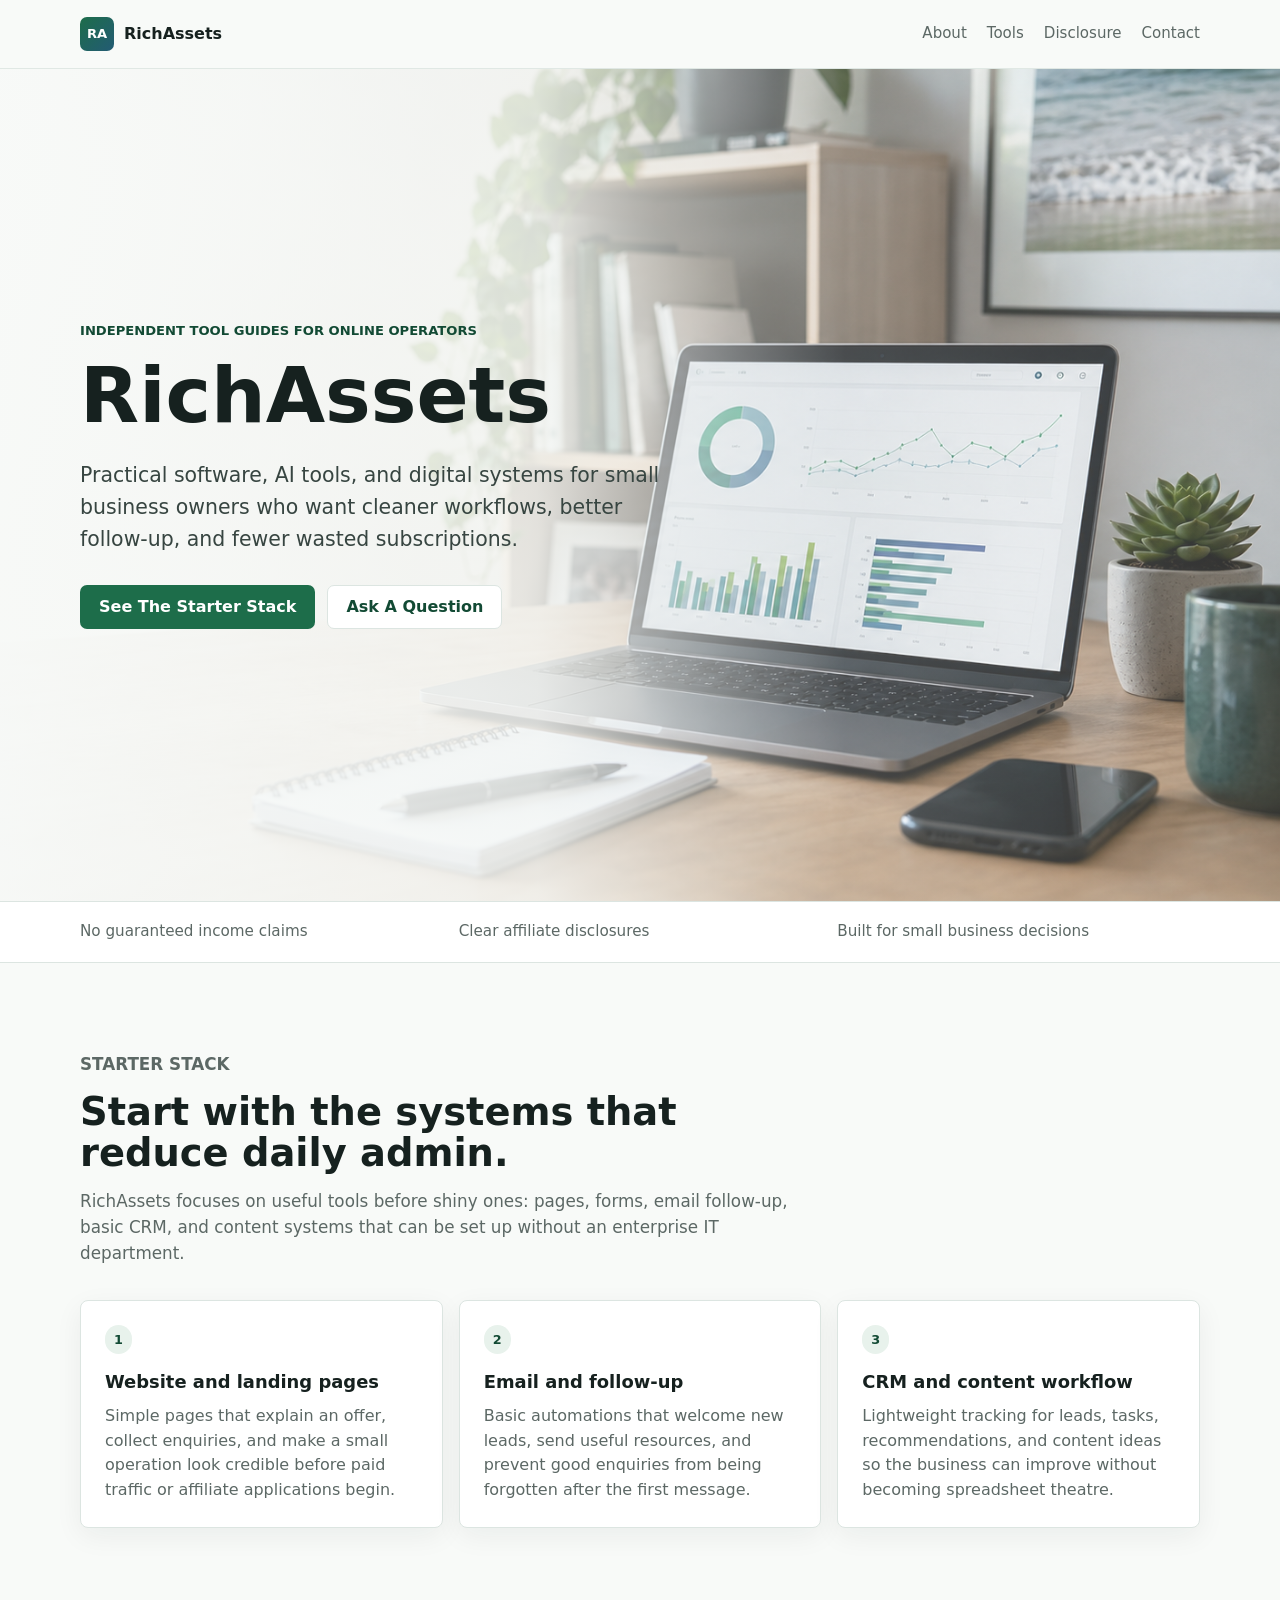
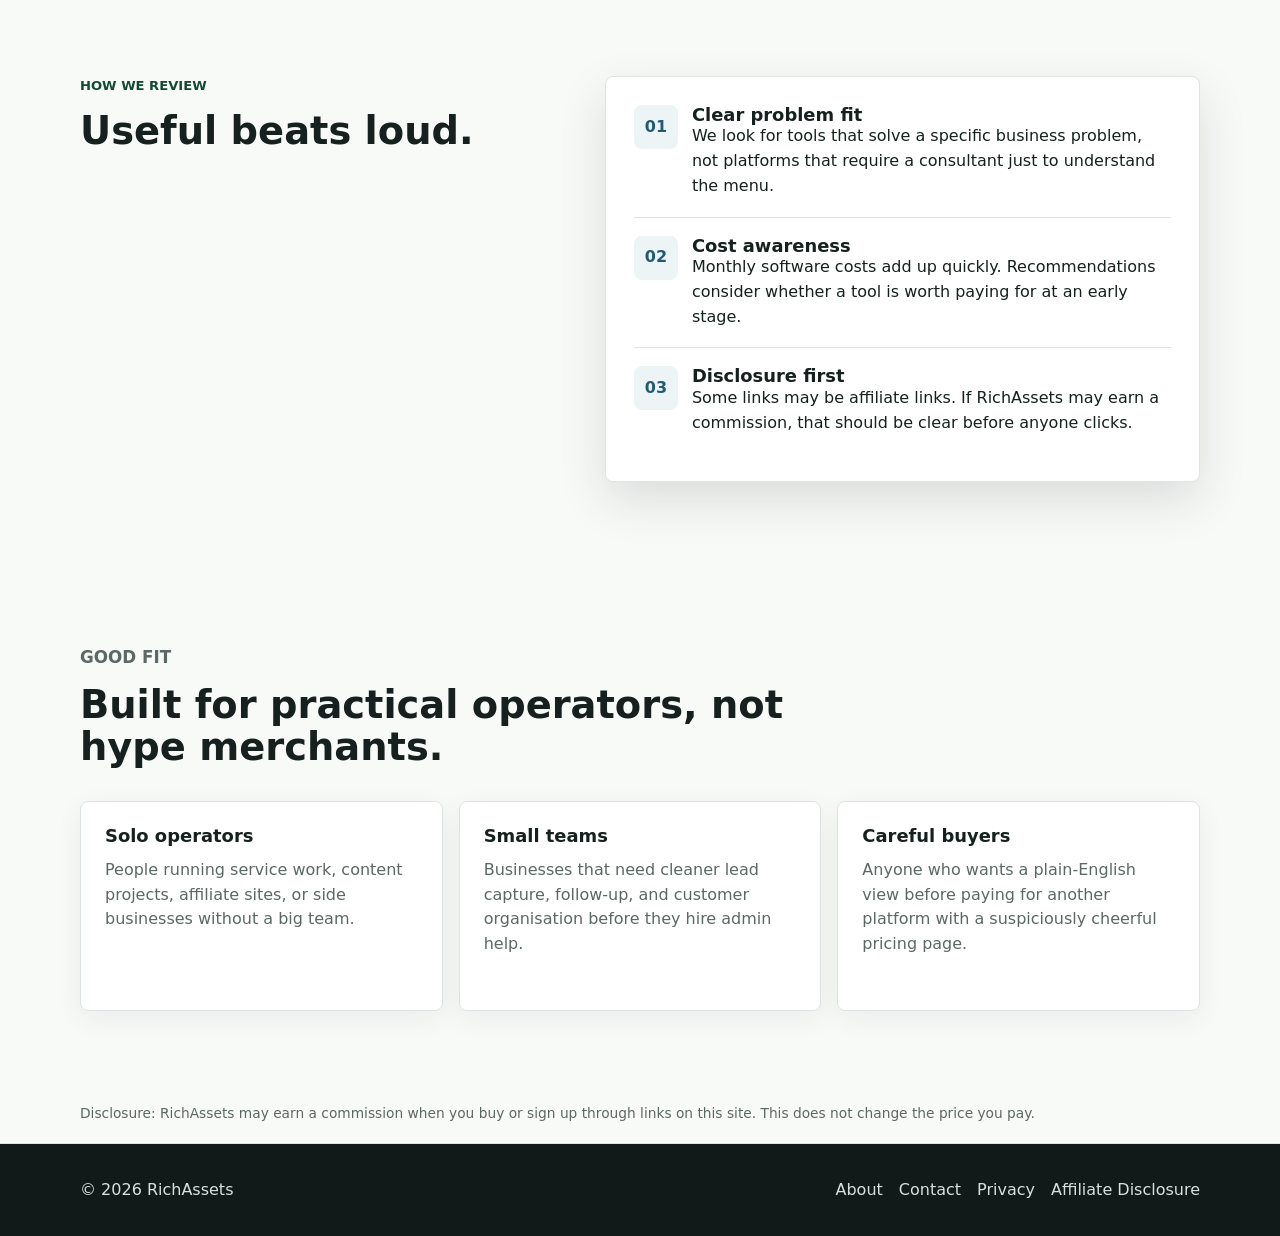
==== index.html @ 7247d2bc "Initial RichAssets static site" ====
<!doctype html>
<html lang="en-AU">
  <head>
    <meta charset="utf-8">
    <meta name="viewport" content="width=device-width, initial-scale=1">
    <title>RichAssets | Practical Tools For Smarter Online Business</title>
    <meta name="description" content="RichAssets helps small business owners and side-hustle builders compare practical software, AI tools, and online systems without hype.">
    <link rel="stylesheet" href="styles.css">
  </head>
  <body>
    <header class="site-header">
      <nav class="nav" aria-label="Main navigation">
        <a class="brand" href="index.html" aria-label="RichAssets home">
          <span class="brand-mark">RA</span>
          <span>RichAssets</span>
        </a>
        <div class="nav-links">
          <a href="about.html">About</a>
          <a href="#tool-stack">Tools</a>
          <a href="affiliate-disclosure.html">Disclosure</a>
          <a href="contact.html">Contact</a>
        </div>
      </nav>
    </header>

    <main>
      <section class="hero">
        <div class="hero-inner">
          <div class="hero-copy">
            <p class="eyebrow">Independent tool guides for online operators</p>
            <h1>RichAssets</h1>
            <p class="lead">Practical software, AI tools, and digital systems for small business owners who want cleaner workflows, better follow-up, and fewer wasted subscriptions.</p>
            <div class="hero-actions">
              <a class="button" href="#tool-stack">See The Starter Stack</a>
              <a class="button secondary" href="contact.html">Ask A Question</a>
            </div>
          </div>
        </div>
      </section>

      <div class="trust-strip">
        <div class="trust-strip-inner">
          <span>No guaranteed income claims</span>
          <span>Clear affiliate disclosures</span>
          <span>Built for small business decisions</span>
        </div>
      </div>

      <section class="section" id="tool-stack">
        <div class="section-intro">
          <p class="eyebrow">Starter Stack</p>
          <h2>Start with the systems that reduce daily admin.</h2>
          <p>RichAssets focuses on useful tools before shiny ones: pages, forms, email follow-up, basic CRM, and content systems that can be set up without an enterprise IT department.</p>
        </div>
        <div class="grid">
          <article class="card">
            <span class="badge">1</span>
            <h3>Website and landing pages</h3>
            <p>Simple pages that explain an offer, collect enquiries, and make a small operation look credible before paid traffic or affiliate applications begin.</p>
          </article>
          <article class="card">
            <span class="badge">2</span>
            <h3>Email and follow-up</h3>
            <p>Basic automations that welcome new leads, send useful resources, and prevent good enquiries from being forgotten after the first message.</p>
          </article>
          <article class="card">
            <span class="badge">3</span>
            <h3>CRM and content workflow</h3>
            <p>Lightweight tracking for leads, tasks, recommendations, and content ideas so the business can improve without becoming spreadsheet theatre.</p>
          </article>
        </div>
      </section>

      <section class="section">
        <div class="split">
          <div>
            <p class="eyebrow">How We Review</p>
            <h2>Useful beats loud.</h2>
          </div>
          <div class="panel">
            <div class="feature-row">
              <div class="icon">01</div>
              <div>
                <h3>Clear problem fit</h3>
                <p>We look for tools that solve a specific business problem, not platforms that require a consultant just to understand the menu.</p>
              </div>
            </div>
            <div class="feature-row">
              <div class="icon">02</div>
              <div>
                <h3>Cost awareness</h3>
                <p>Monthly software costs add up quickly. Recommendations consider whether a tool is worth paying for at an early stage.</p>
              </div>
            </div>
            <div class="feature-row">
              <div class="icon">03</div>
              <div>
                <h3>Disclosure first</h3>
                <p>Some links may be affiliate links. If RichAssets may earn a commission, that should be clear before anyone clicks.</p>
              </div>
            </div>
          </div>
        </div>
      </section>

      <section class="section">
        <div class="section-intro">
          <p class="eyebrow">Good Fit</p>
          <h2>Built for practical operators, not hype merchants.</h2>
        </div>
        <div class="grid">
          <article class="card">
            <h3>Solo operators</h3>
            <p>People running service work, content projects, affiliate sites, or side businesses without a big team.</p>
          </article>
          <article class="card">
            <h3>Small teams</h3>
            <p>Businesses that need cleaner lead capture, follow-up, and customer organisation before they hire admin help.</p>
          </article>
          <article class="card">
            <h3>Careful buyers</h3>
            <p>Anyone who wants a plain-English view before paying for another platform with a suspiciously cheerful pricing page.</p>
          </article>
        </div>
      </section>
    </main>

    <p class="disclosure">Disclosure: RichAssets may earn a commission when you buy or sign up through links on this site. This does not change the price you pay.</p>

    <footer class="site-footer">
      <div class="footer-inner">
        <span>© 2026 RichAssets</span>
        <div class="footer-links">
          <a href="about.html">About</a>
          <a href="contact.html">Contact</a>
          <a href="privacy.html">Privacy</a>
          <a href="affiliate-disclosure.html">Affiliate Disclosure</a>
        </div>
      </div>
    </footer>
  </body>
</html>
---- styles.css ----
:root {
  color-scheme: light;
  --ink: #16211f;
  --muted: #5c6865;
  --line: #dce5e1;
  --paper: #f8faf8;
  --white: #ffffff;
  --green: #1d6d4a;
  --green-dark: #124a34;
  --blue: #235b74;
  --gold: #b88b3d;
  --shadow: 0 18px 48px rgba(22, 33, 31, 0.13);
}

* {
  box-sizing: border-box;
}

body {
  margin: 0;
  font-family: Inter, ui-sans-serif, system-ui, -apple-system, BlinkMacSystemFont, "Segoe UI", Arial, sans-serif;
  color: var(--ink);
  background: var(--paper);
  line-height: 1.55;
}

a {
  color: inherit;
}

.site-header {
  position: sticky;
  top: 0;
  z-index: 10;
  border-bottom: 1px solid rgba(220, 229, 225, 0.85);
  background: rgba(248, 250, 248, 0.92);
  backdrop-filter: blur(16px);
}

.nav {
  width: min(1120px, calc(100% - 32px));
  min-height: 68px;
  margin: 0 auto;
  display: flex;
  align-items: center;
  justify-content: space-between;
  gap: 20px;
}

.brand {
  display: inline-flex;
  align-items: center;
  gap: 10px;
  font-weight: 800;
  text-decoration: none;
}

.brand-mark {
  width: 34px;
  height: 34px;
  display: grid;
  place-items: center;
  border-radius: 7px;
  color: var(--white);
  background: linear-gradient(135deg, var(--green), var(--blue));
  font-size: 0.82rem;
}

.nav-links {
  display: flex;
  align-items: center;
  gap: 20px;
  font-size: 0.94rem;
}

.nav-links a {
  color: var(--muted);
  text-decoration: none;
}

.nav-links a:hover {
  color: var(--ink);
}

.button {
  display: inline-flex;
  align-items: center;
  justify-content: center;
  min-height: 44px;
  padding: 0 18px;
  border: 1px solid transparent;
  border-radius: 7px;
  background: var(--green);
  color: var(--white);
  font-weight: 750;
  text-decoration: none;
  white-space: nowrap;
}

.button.secondary {
  background: var(--white);
  color: var(--green-dark);
  border-color: var(--line);
}

.hero {
  min-height: calc(100svh - 68px);
  display: grid;
  align-items: center;
  background:
    linear-gradient(90deg, rgba(248, 250, 248, 0.96) 0%, rgba(248, 250, 248, 0.86) 42%, rgba(248, 250, 248, 0.28) 66%, rgba(248, 250, 248, 0.2) 100%),
    url("assets/hero-richassets.png") center right / cover no-repeat;
}

.hero-inner {
  width: min(1120px, calc(100% - 32px));
  margin: 0 auto;
  padding: 64px 0 84px;
}

.hero-copy {
  max-width: 640px;
}

.eyebrow {
  margin: 0 0 14px;
  color: var(--green-dark);
  font-size: 0.82rem;
  font-weight: 800;
  letter-spacing: 0;
  text-transform: uppercase;
}

h1,
h2,
h3 {
  margin: 0;
  line-height: 1.08;
  letter-spacing: 0;
}

h1 {
  max-width: 760px;
  font-size: clamp(2.35rem, 6vw, 5rem);
}

h2 {
  font-size: clamp(1.75rem, 3vw, 2.65rem);
}

h3 {
  font-size: 1.12rem;
}

p {
  margin: 0;
}

.lead {
  max-width: 610px;
  margin-top: 22px;
  color: #374541;
  font-size: clamp(1.06rem, 2vw, 1.28rem);
}

.hero-actions,
.cta-row {
  display: flex;
  flex-wrap: wrap;
  gap: 12px;
  margin-top: 30px;
}

.trust-strip {
  border-top: 1px solid var(--line);
  border-bottom: 1px solid var(--line);
  background: var(--white);
}

.trust-strip-inner {
  width: min(1120px, calc(100% - 32px));
  margin: 0 auto;
  padding: 18px 0;
  display: grid;
  grid-template-columns: repeat(3, 1fr);
  gap: 16px;
  color: var(--muted);
  font-size: 0.95rem;
}

.section {
  width: min(1120px, calc(100% - 32px));
  margin: 0 auto;
  padding: 74px 0;
}

.section-intro {
  max-width: 720px;
  margin-bottom: 34px;
}

.section-intro p {
  margin-top: 14px;
  color: var(--muted);
  font-size: 1.05rem;
}

.grid {
  display: grid;
  grid-template-columns: repeat(3, minmax(0, 1fr));
  gap: 16px;
}

.card {
  min-height: 210px;
  padding: 24px;
  border: 1px solid var(--line);
  border-radius: 8px;
  background: var(--white);
  box-shadow: 0 8px 28px rgba(22, 33, 31, 0.06);
}

.card p {
  margin-top: 12px;
  color: var(--muted);
}

.badge {
  display: inline-flex;
  margin-bottom: 18px;
  padding: 5px 9px;
  border-radius: 999px;
  background: #e8f2ec;
  color: var(--green-dark);
  font-size: 0.8rem;
  font-weight: 800;
}

.split {
  display: grid;
  grid-template-columns: 0.9fr 1.1fr;
  gap: 38px;
  align-items: start;
}

.panel {
  padding: 28px;
  border: 1px solid var(--line);
  border-radius: 8px;
  background: var(--white);
  box-shadow: var(--shadow);
}

.list {
  margin: 18px 0 0;
  padding: 0;
  list-style: none;
}

.list li {
  padding: 14px 0;
  border-top: 1px solid var(--line);
  color: var(--muted);
}

.list li:first-child {
  border-top: 0;
}

.feature-row {
  display: grid;
  grid-template-columns: 44px 1fr;
  gap: 14px;
  padding: 18px 0;
  border-top: 1px solid var(--line);
}

.feature-row:first-child {
  border-top: 0;
  padding-top: 0;
}

.icon {
  width: 44px;
  height: 44px;
  display: grid;
  place-items: center;
  border-radius: 8px;
  background: #edf4f6;
  color: var(--blue);
  font-weight: 900;
}

.content-page {
  width: min(820px, calc(100% - 32px));
  margin: 0 auto;
  padding: 70px 0 90px;
}

.content-page h1 {
  font-size: clamp(2.1rem, 5vw, 3.65rem);
}

.content-page h2 {
  margin-top: 38px;
  font-size: 1.55rem;
}

.content-page p,
.content-page li {
  color: var(--muted);
}

.content-page p {
  margin-top: 16px;
}

.content-page ul {
  margin: 18px 0 0;
  padding-left: 22px;
}

.contact-box {
  margin-top: 28px;
  padding: 26px;
  border: 1px solid var(--line);
  border-radius: 8px;
  background: var(--white);
}

.disclosure {
  width: min(1120px, calc(100% - 32px));
  margin: 0 auto;
  padding: 18px 0;
  color: var(--muted);
  font-size: 0.86rem;
}

.site-footer {
  border-top: 1px solid var(--line);
  background: #111a18;
  color: #d8e0dd;
}

.footer-inner {
  width: min(1120px, calc(100% - 32px));
  margin: 0 auto;
  padding: 34px 0;
  display: flex;
  justify-content: space-between;
  gap: 20px;
  flex-wrap: wrap;
}

.footer-inner a {
  color: #d8e0dd;
  text-decoration: none;
}

.footer-links {
  display: flex;
  gap: 16px;
  flex-wrap: wrap;
}

@media (max-width: 800px) {
  .nav {
    min-height: auto;
    padding: 14px 0;
    align-items: flex-start;
    flex-direction: column;
  }

  .nav-links {
    width: 100%;
    gap: 13px;
    overflow-x: auto;
    padding-bottom: 2px;
  }

  .hero {
    min-height: auto;
    background:
      linear-gradient(180deg, rgba(248, 250, 248, 0.98) 0%, rgba(248, 250, 248, 0.9) 58%, rgba(248, 250, 248, 0.76) 100%),
      url("assets/hero-richassets.png") center bottom / cover no-repeat;
  }

  .hero-inner {
    padding: 56px 0 70px;
  }

  .trust-strip-inner,
  .grid,
  .split {
    grid-template-columns: 1fr;
  }

  .section {
    padding: 56px 0;
  }
}
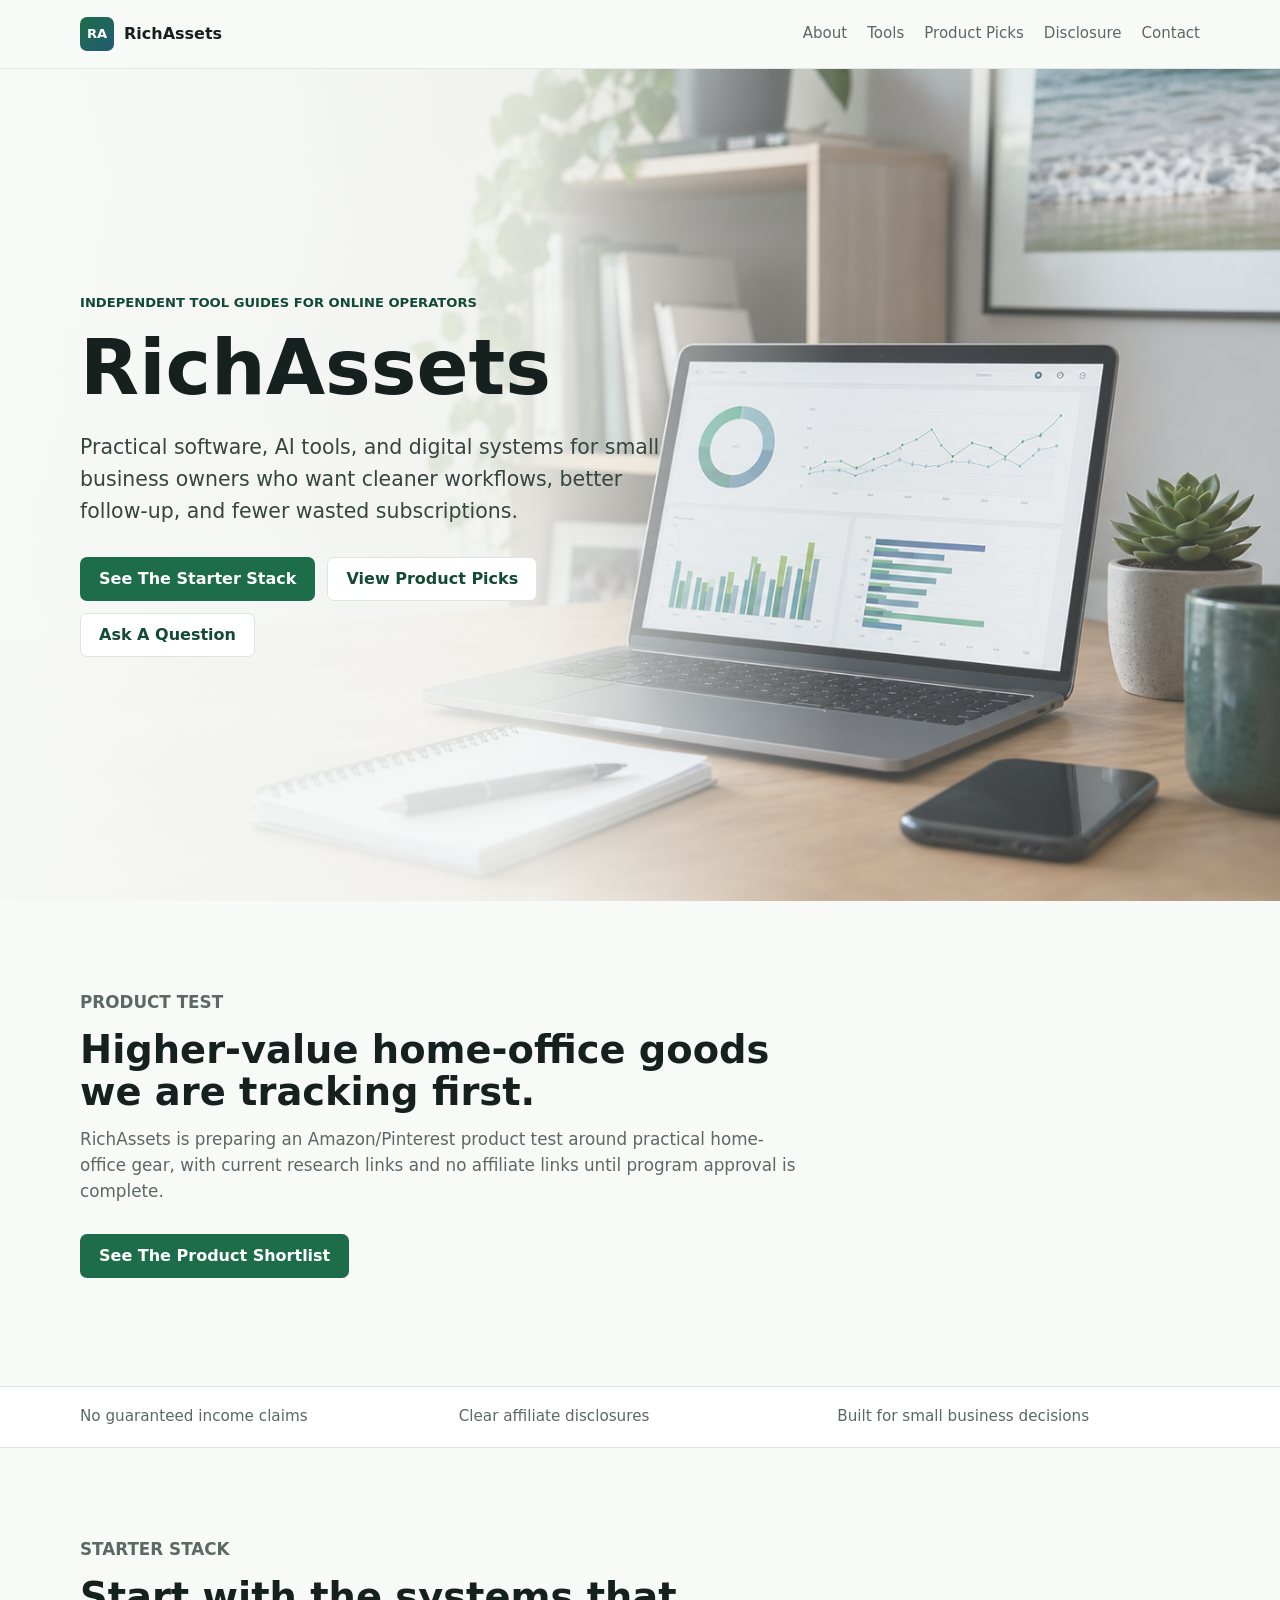
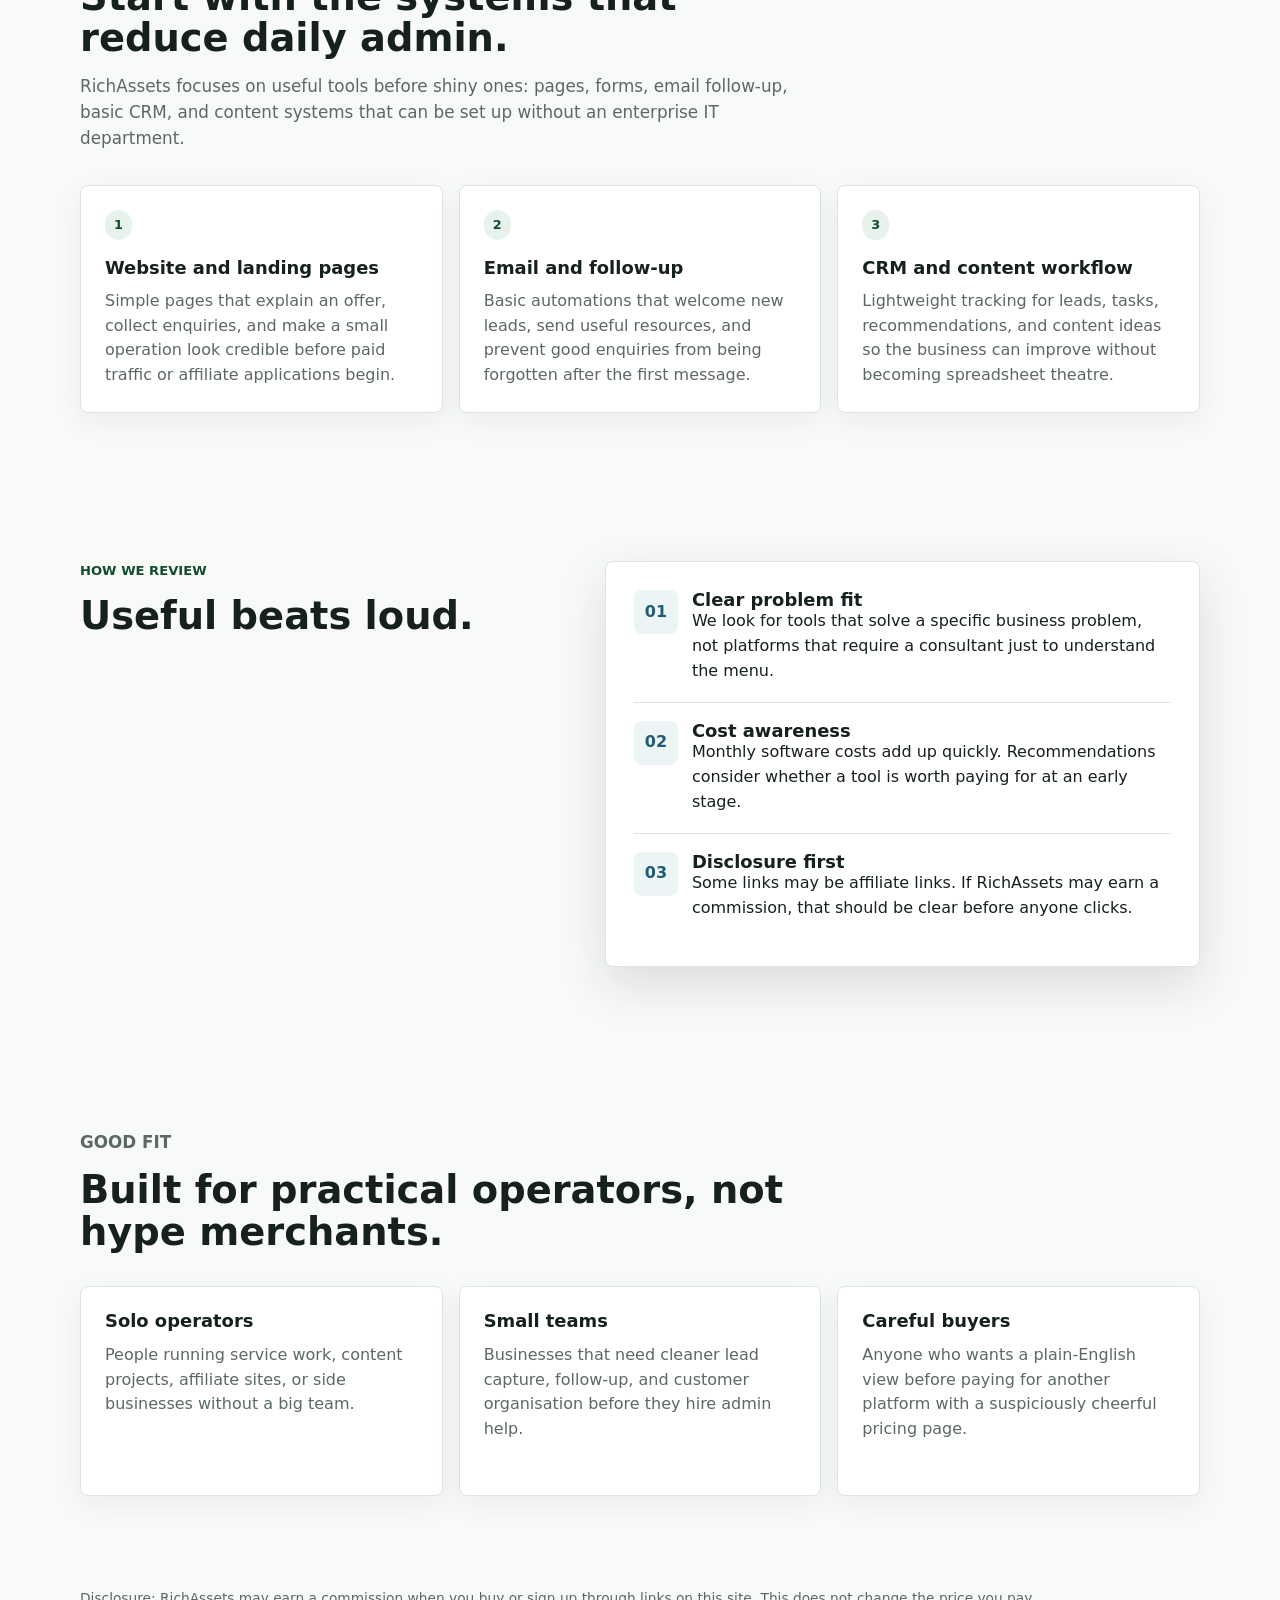
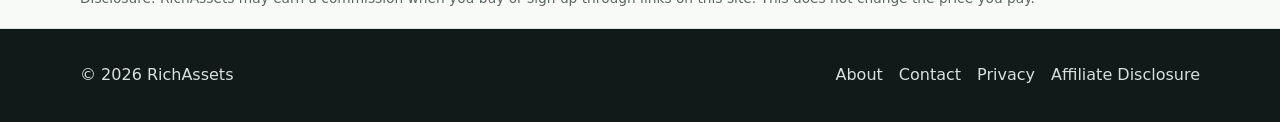
==== commit d609dbff: "Add home office product picks page" ====
--- a/index.html
+++ b/index.html
@@ -5,7 +5,30 @@
     <meta name="viewport" content="width=device-width, initial-scale=1">
     <title>RichAssets | Practical Tools For Smarter Online Business</title>
     <meta name="description" content="RichAssets helps small business owners and side-hustle builders compare practical software, AI tools, and online systems without hype.">
+    <link rel="canonical" href="https://richassetsinvest.com/">
+    <meta name="theme-color" content="#10231f">
+    <meta property="og:type" content="website">
+    <meta property="og:site_name" content="RichAssets">
+    <meta property="og:title" content="RichAssets | Practical Tools For Smarter Online Business">
+    <meta property="og:description" content="Practical software, AI tools, and digital systems for small operators who want cleaner workflows and fewer wasted subscriptions.">
+    <meta property="og:url" content="https://richassetsinvest.com/">
+    <meta property="og:image" content="https://richassetsinvest.com/assets/hero-richassets.png">
+    <meta name="twitter:card" content="summary_large_image">
+    <meta name="twitter:title" content="RichAssets | Practical Tools For Smarter Online Business">
+    <meta name="twitter:description" content="Practical software, AI tools, and digital systems for small operators.">
+    <meta name="twitter:image" content="https://richassetsinvest.com/assets/hero-richassets.png">
+    <link rel="icon" href="favicon.svg" type="image/svg+xml">
     <link rel="stylesheet" href="styles.css">
+    <script type="application/ld+json">
+      {
+        "@context": "https://schema.org",
+        "@type": "Organization",
+        "name": "RichAssets",
+        "url": "https://richassetsinvest.com/",
+        "email": "richassets@richassetsinvest.com",
+        "description": "Independent tool guides for practical online business systems."
+      }
+    </script>
   </head>
   <body>
     <header class="site-header">
@@ -17,6 +40,7 @@
         <div class="nav-links">
           <a href="about.html">About</a>
           <a href="#tool-stack">Tools</a>
+          <a href="home-office-gear.html">Product Picks</a>
           <a href="affiliate-disclosure.html">Disclosure</a>
           <a href="contact.html">Contact</a>
         </div>
@@ -31,9 +55,21 @@
             <h1>RichAssets</h1>
             <p class="lead">Practical software, AI tools, and digital systems for small business owners who want cleaner workflows, better follow-up, and fewer wasted subscriptions.</p>
             <div class="hero-actions">
-              <a class="button" href="#tool-stack">See The Starter Stack</a>
-              <a class="button secondary" href="contact.html">Ask A Question</a>
+          <a class="button" href="#tool-stack">See The Starter Stack</a>
+          <a class="button secondary" href="home-office-gear.html">View Product Picks</a>
+          <a class="button secondary" href="contact.html">Ask A Question</a>
             </div>
+          </div>
+        </div>
+      </section>
+
+      <section class="section">
+        <div class="section-intro">
+          <p class="eyebrow">Product Test</p>
+          <h2>Higher-value home-office goods we are tracking first.</h2>
+          <p>RichAssets is preparing an Amazon/Pinterest product test around practical home-office gear, with current research links and no affiliate links until program approval is complete.</p>
+          <div class="cta-row">
+            <a class="button" href="home-office-gear.html">See The Product Shortlist</a>
           </div>
         </div>
       </section>
--- a/styles.css
+++ b/styles.css
@@ -328,6 +328,83 @@
   background: var(--white);
 }
 
+.wide-page {
+  width: min(1120px, calc(100% - 32px));
+}
+
+.notice {
+  margin-top: 28px;
+  padding: 18px 20px;
+  border: 1px solid #d9c799;
+  border-radius: 8px;
+  background: #fff7df;
+  color: #4d4021;
+}
+
+.product-grid {
+  display: grid;
+  grid-template-columns: repeat(2, minmax(0, 1fr));
+  gap: 16px;
+  margin-top: 34px;
+}
+
+.product-card {
+  min-height: 360px;
+  padding: 24px;
+  border: 1px solid var(--line);
+  border-radius: 8px;
+  background: var(--white);
+  box-shadow: 0 8px 28px rgba(22, 33, 31, 0.06);
+}
+
+.product-card h2 {
+  font-size: 1.55rem;
+}
+
+.product-card p {
+  margin-top: 12px;
+  color: var(--muted);
+}
+
+.signal-list {
+  margin: 18px 0 0;
+  padding-left: 20px;
+  color: var(--muted);
+}
+
+.link-row {
+  display: flex;
+  flex-wrap: wrap;
+  gap: 10px;
+  margin-top: 22px;
+}
+
+.research-tools {
+  margin-top: 46px;
+  padding-top: 34px;
+  border-top: 1px solid var(--line);
+}
+
+.tool-list {
+  display: flex;
+  flex-wrap: wrap;
+  gap: 12px;
+  margin-top: 18px;
+}
+
+.tool-list a {
+  display: inline-flex;
+  align-items: center;
+  min-height: 42px;
+  padding: 0 14px;
+  border: 1px solid var(--line);
+  border-radius: 7px;
+  background: var(--white);
+  color: var(--green-dark);
+  font-weight: 750;
+  text-decoration: none;
+}
+
 .disclosure {
   width: min(1120px, calc(100% - 32px));
   margin: 0 auto;
@@ -391,6 +468,7 @@
 
   .trust-strip-inner,
   .grid,
+  .product-grid,
   .split {
     grid-template-columns: 1fr;
   }
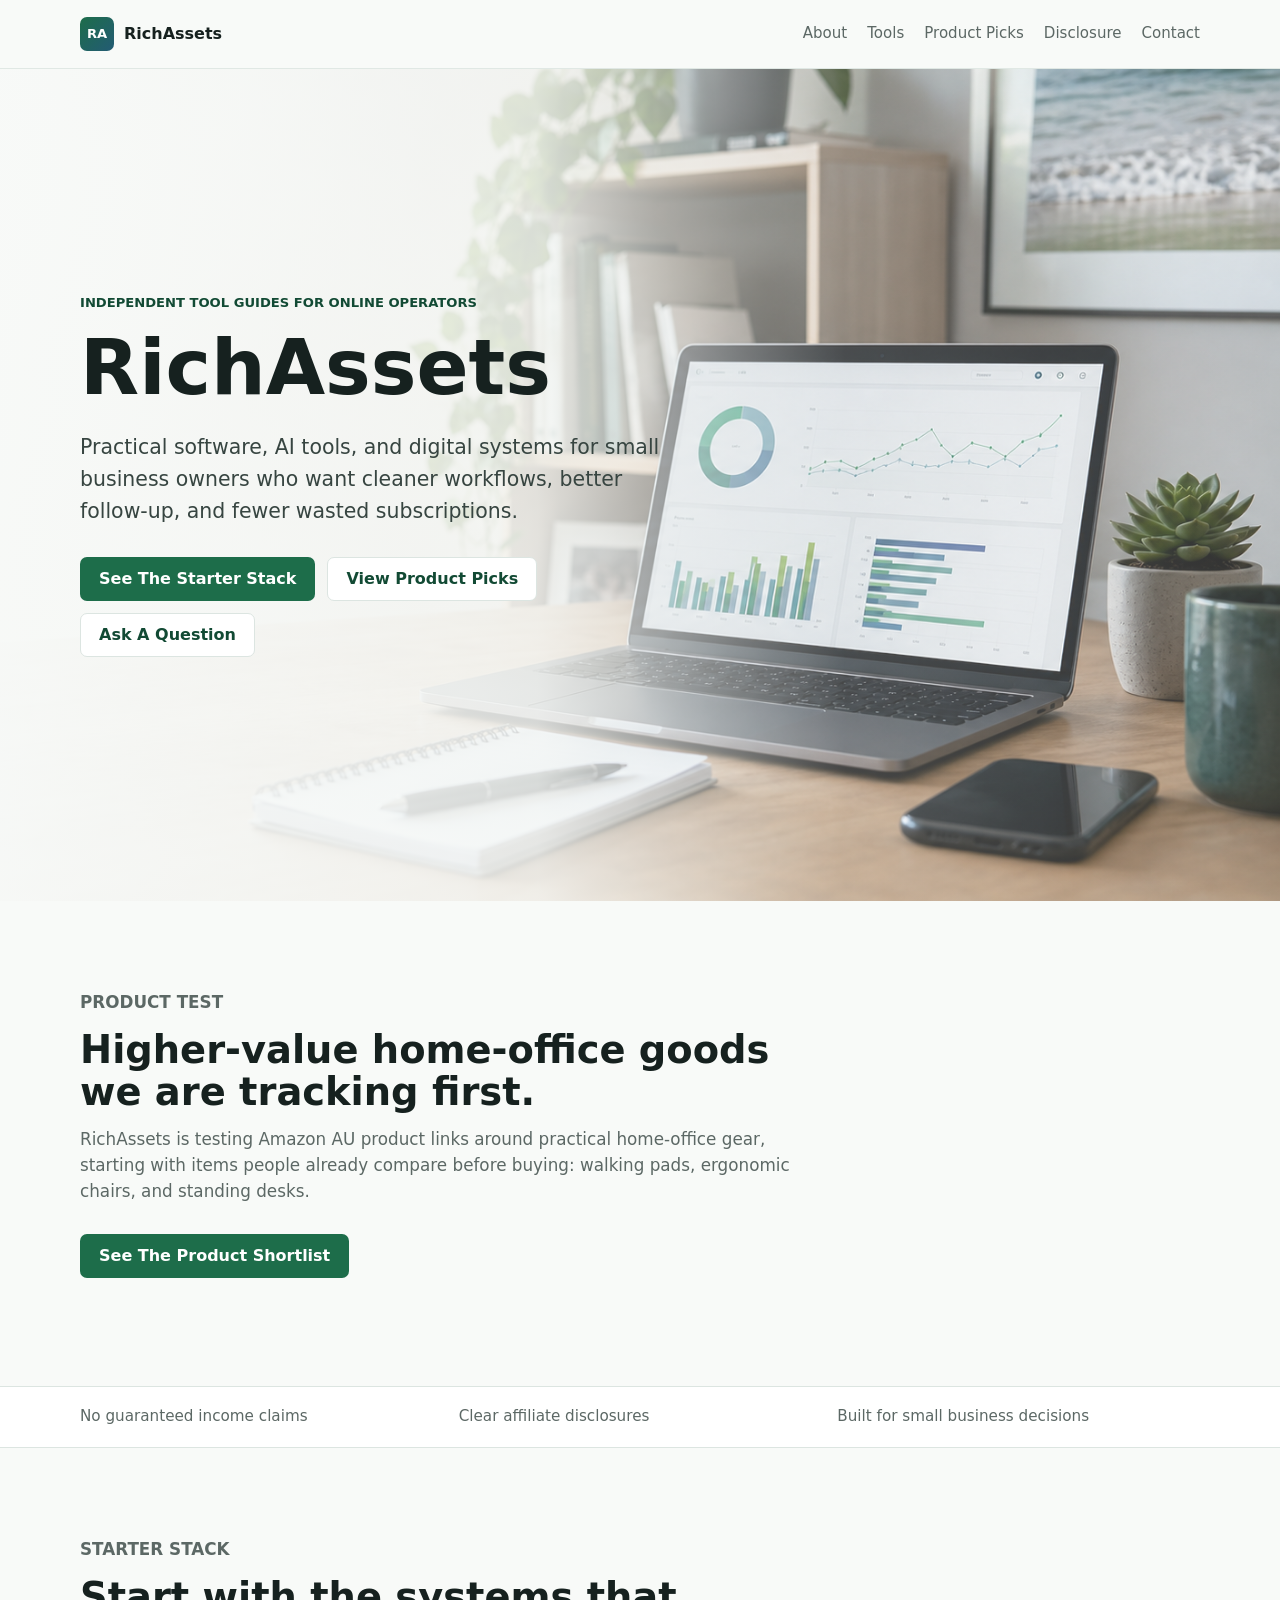
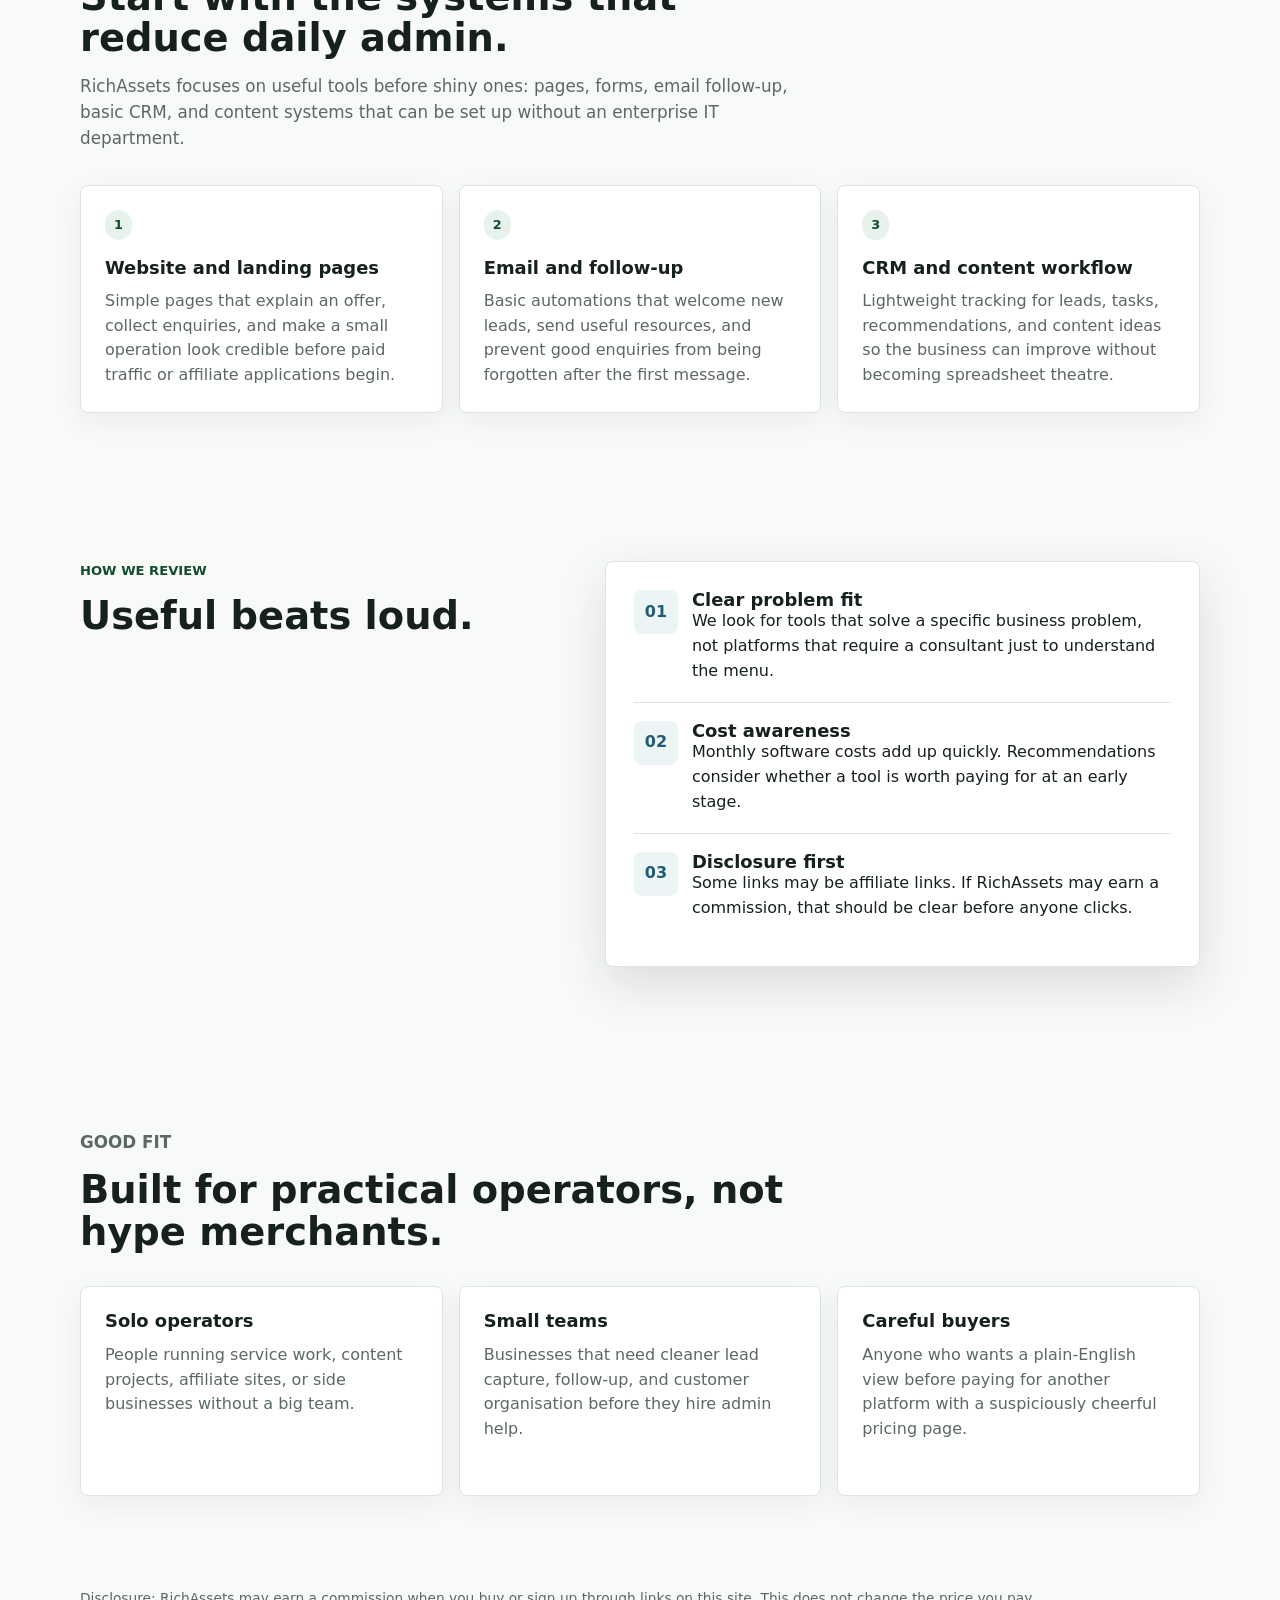
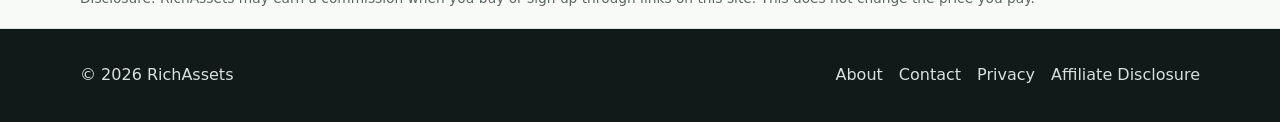
==== commit acac1277: "Make product page more sales focused" ====
--- a/index.html
+++ b/index.html
@@ -67,7 +67,7 @@
         <div class="section-intro">
           <p class="eyebrow">Product Test</p>
           <h2>Higher-value home-office goods we are tracking first.</h2>
-          <p>RichAssets is preparing an Amazon/Pinterest product test around practical home-office gear, with current research links and no affiliate links until program approval is complete.</p>
+          <p>RichAssets is testing Amazon AU product links around practical home-office gear, starting with items people already compare before buying: walking pads, ergonomic chairs, and standing desks.</p>
           <div class="cta-row">
             <a class="button" href="home-office-gear.html">See The Product Shortlist</a>
           </div>
--- a/styles.css
+++ b/styles.css
@@ -341,6 +341,36 @@
   color: #4d4021;
 }
 
+.buyer-shortlist {
+  display: grid;
+  grid-template-columns: 1fr 1.1fr;
+  gap: 24px;
+  align-items: center;
+  margin-top: 28px;
+  padding: 24px;
+  border: 1px solid var(--line);
+  border-radius: 8px;
+  background: var(--white);
+  box-shadow: 0 12px 34px rgba(22, 33, 31, 0.08);
+}
+
+.buyer-shortlist h2 {
+  margin-top: 0;
+}
+
+.buyer-actions {
+  display: grid;
+  grid-template-columns: repeat(3, minmax(0, 1fr));
+  gap: 10px;
+}
+
+.buyer-actions .button {
+  min-height: 54px;
+  padding: 0 14px;
+  text-align: center;
+  white-space: normal;
+}
+
 .product-grid {
   display: grid;
   grid-template-columns: repeat(2, minmax(0, 1fr));
@@ -469,6 +499,8 @@
   .trust-strip-inner,
   .grid,
   .product-grid,
+  .buyer-shortlist,
+  .buyer-actions,
   .split {
     grid-template-columns: 1fr;
   }
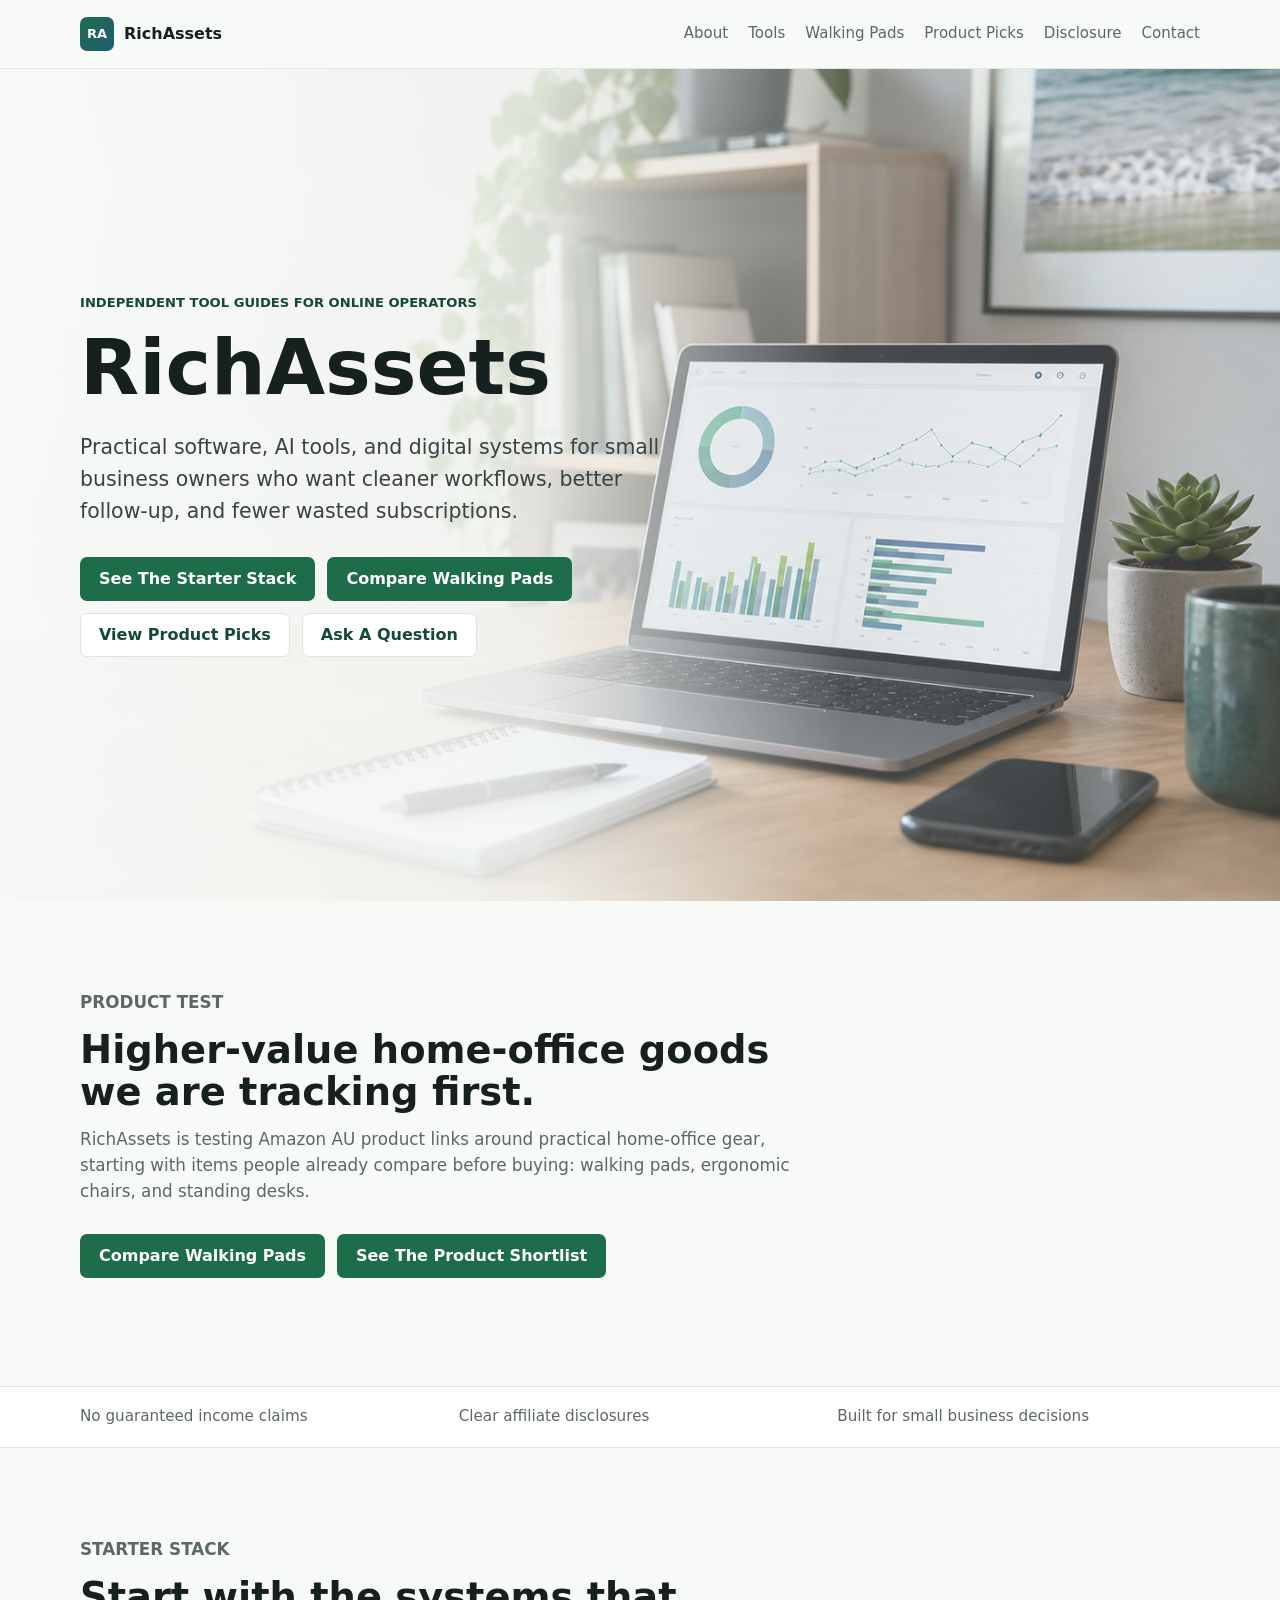
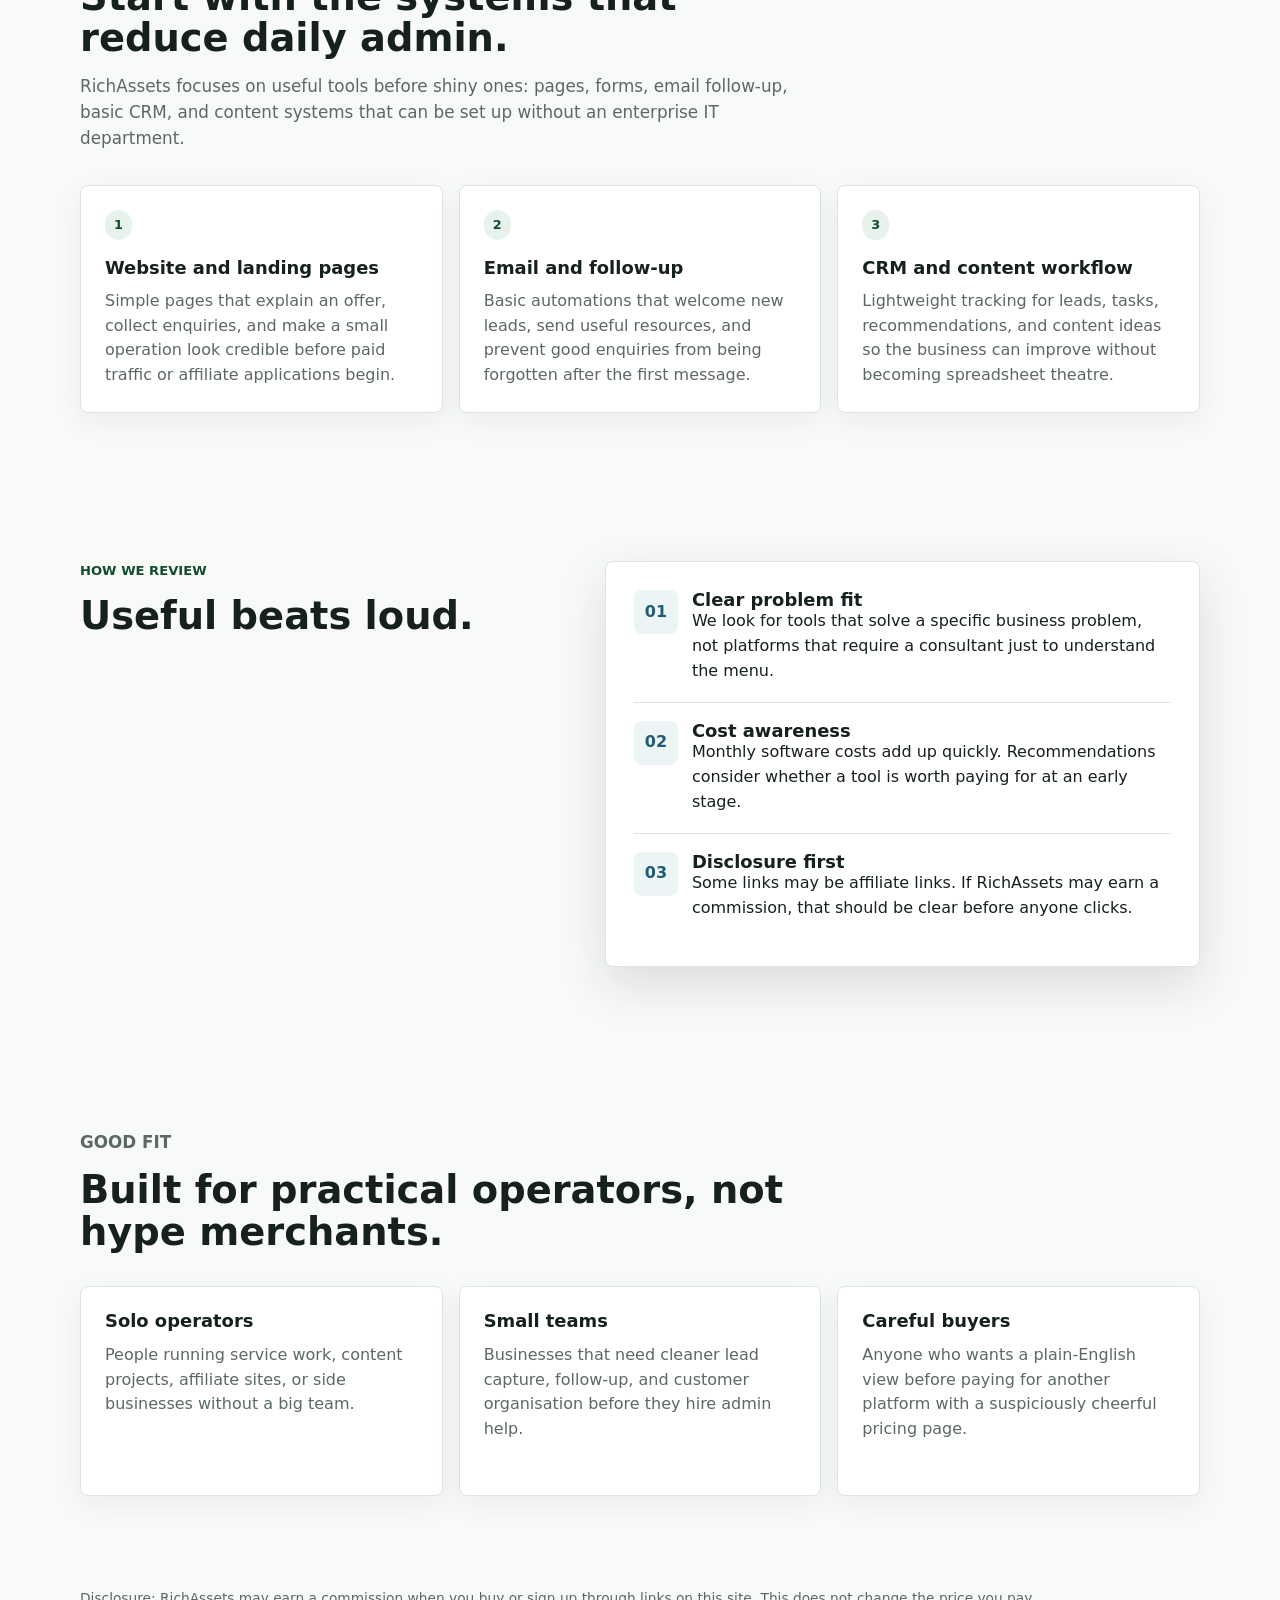
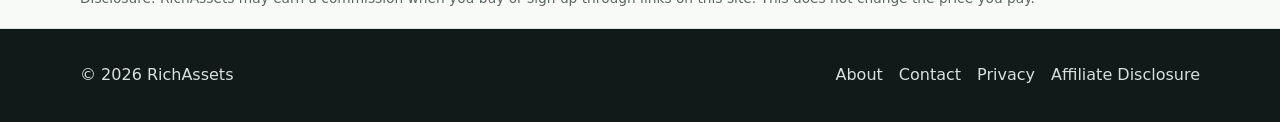
==== commit 72ea1639: "Add focused walking pad sales page" ====
--- a/index.html
+++ b/index.html
@@ -40,6 +40,7 @@
         <div class="nav-links">
           <a href="about.html">About</a>
           <a href="#tool-stack">Tools</a>
+          <a href="walking-pads.html">Walking Pads</a>
           <a href="home-office-gear.html">Product Picks</a>
           <a href="affiliate-disclosure.html">Disclosure</a>
           <a href="contact.html">Contact</a>
@@ -56,6 +57,7 @@
             <p class="lead">Practical software, AI tools, and digital systems for small business owners who want cleaner workflows, better follow-up, and fewer wasted subscriptions.</p>
             <div class="hero-actions">
           <a class="button" href="#tool-stack">See The Starter Stack</a>
+          <a class="button" href="walking-pads.html">Compare Walking Pads</a>
           <a class="button secondary" href="home-office-gear.html">View Product Picks</a>
           <a class="button secondary" href="contact.html">Ask A Question</a>
             </div>
@@ -69,6 +71,7 @@
           <h2>Higher-value home-office goods we are tracking first.</h2>
           <p>RichAssets is testing Amazon AU product links around practical home-office gear, starting with items people already compare before buying: walking pads, ergonomic chairs, and standing desks.</p>
           <div class="cta-row">
+            <a class="button" href="walking-pads.html">Compare Walking Pads</a>
             <a class="button" href="home-office-gear.html">See The Product Shortlist</a>
           </div>
         </div>
--- a/styles.css
+++ b/styles.css
@@ -171,6 +171,10 @@
   margin-top: 30px;
 }
 
+.tight-row {
+  margin-top: 18px;
+}
+
 .trust-strip {
   border-top: 1px solid var(--line);
   border-bottom: 1px solid var(--line);
@@ -341,6 +345,61 @@
   color: #4d4021;
 }
 
+.sales-hero {
+  width: min(1120px, calc(100% - 32px));
+  min-height: calc(100svh - 68px);
+  margin: 0 auto;
+  padding: 58px 0 66px;
+  display: grid;
+  grid-template-columns: minmax(0, 1fr) minmax(320px, 0.86fr);
+  gap: 42px;
+  align-items: center;
+}
+
+.sales-copy {
+  max-width: 680px;
+}
+
+.sales-image {
+  width: 100%;
+  border-radius: 8px;
+  box-shadow: var(--shadow);
+}
+
+.sales-disclosure {
+  margin-top: 18px;
+  color: var(--muted);
+  font-size: 0.9rem;
+}
+
+.compact-section {
+  padding-top: 54px;
+  padding-bottom: 54px;
+}
+
+.sales-band {
+  width: min(1120px, calc(100% - 32px));
+  margin: 0 auto;
+  padding: 28px;
+  display: grid;
+  grid-template-columns: 1fr auto;
+  gap: 24px;
+  align-items: center;
+  border: 1px solid var(--line);
+  border-radius: 8px;
+  background: #111a18;
+  color: #edf4f1;
+}
+
+.sales-band p {
+  margin-top: 12px;
+  color: #c4d0cc;
+}
+
+.sales-band .eyebrow {
+  color: #bfe6ce;
+}
+
 .buyer-shortlist {
   display: grid;
   grid-template-columns: 1fr 1.1fr;
@@ -501,10 +560,21 @@
   .product-grid,
   .buyer-shortlist,
   .buyer-actions,
+  .sales-hero,
+  .sales-band,
   .split {
     grid-template-columns: 1fr;
   }
 
+  .sales-hero {
+    min-height: auto;
+    padding-top: 42px;
+  }
+
+  .sales-band .button {
+    width: 100%;
+  }
+
   .section {
     padding: 56px 0;
   }
